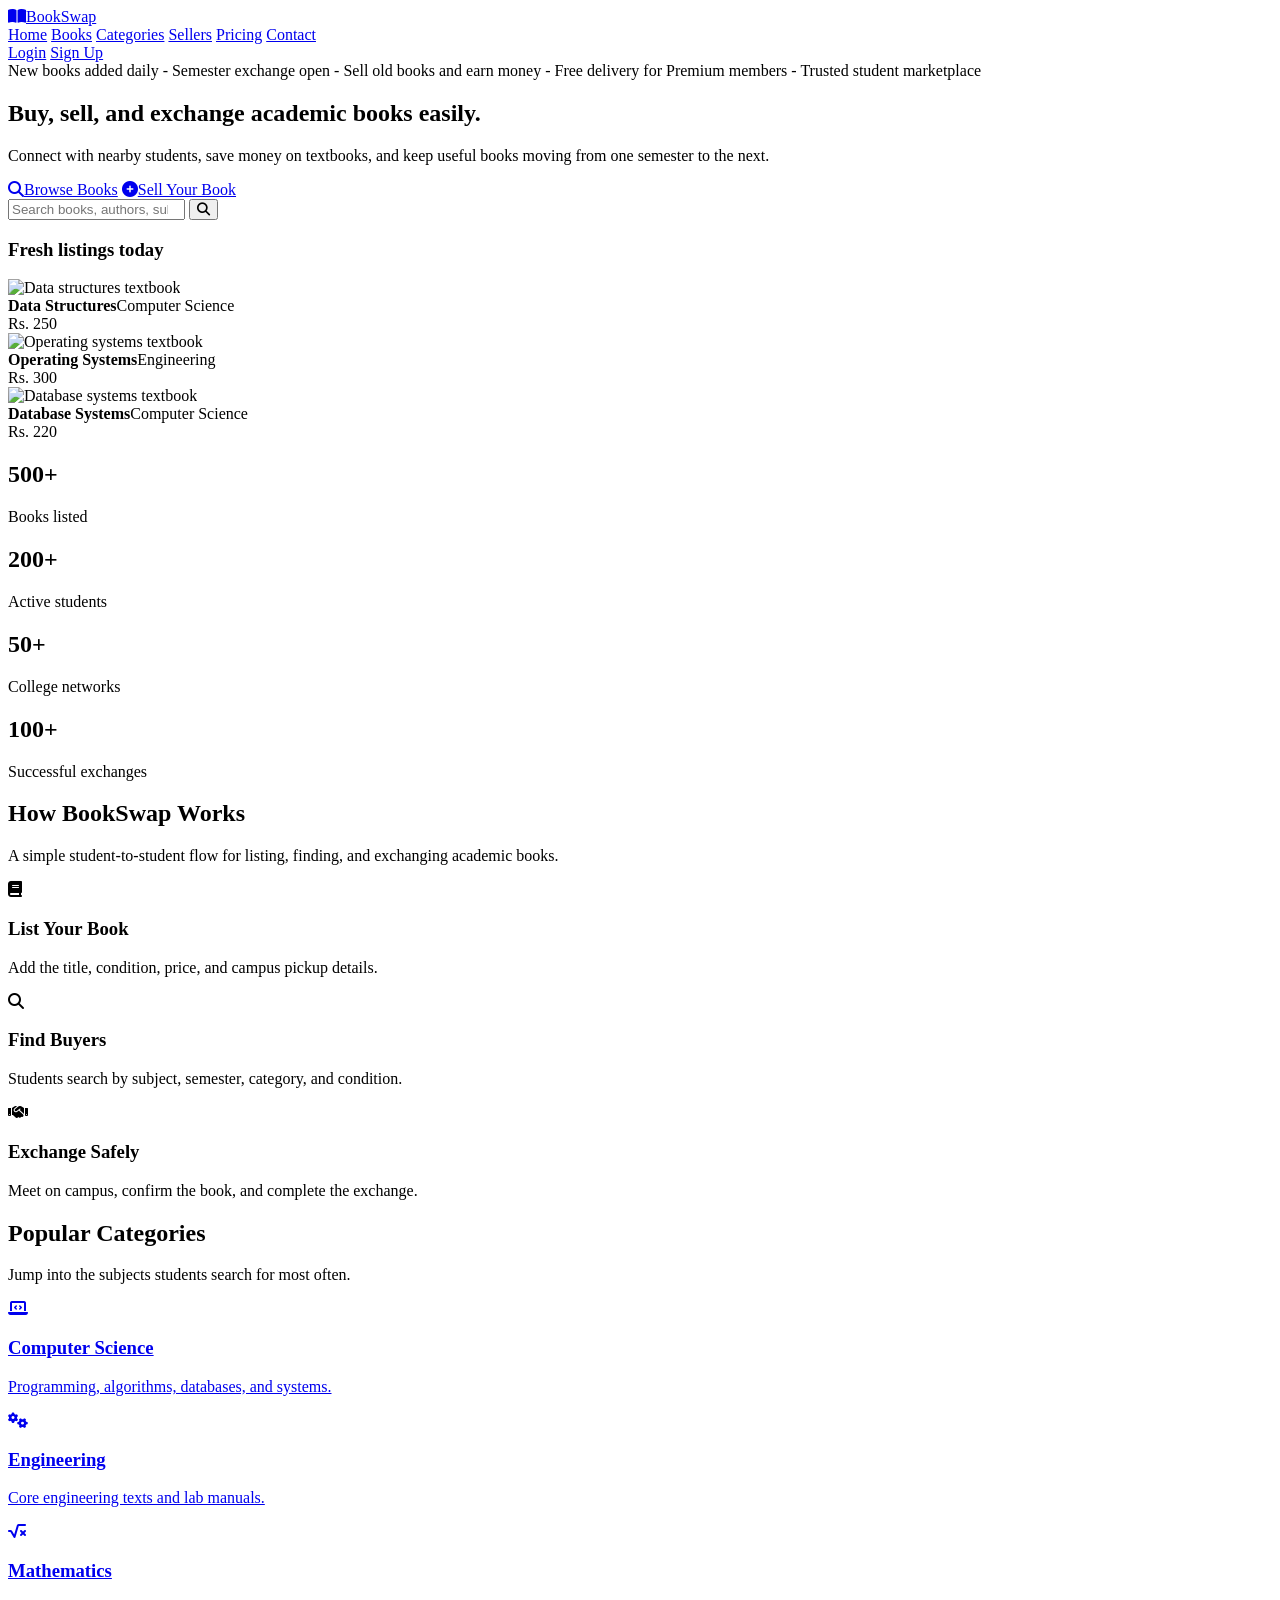
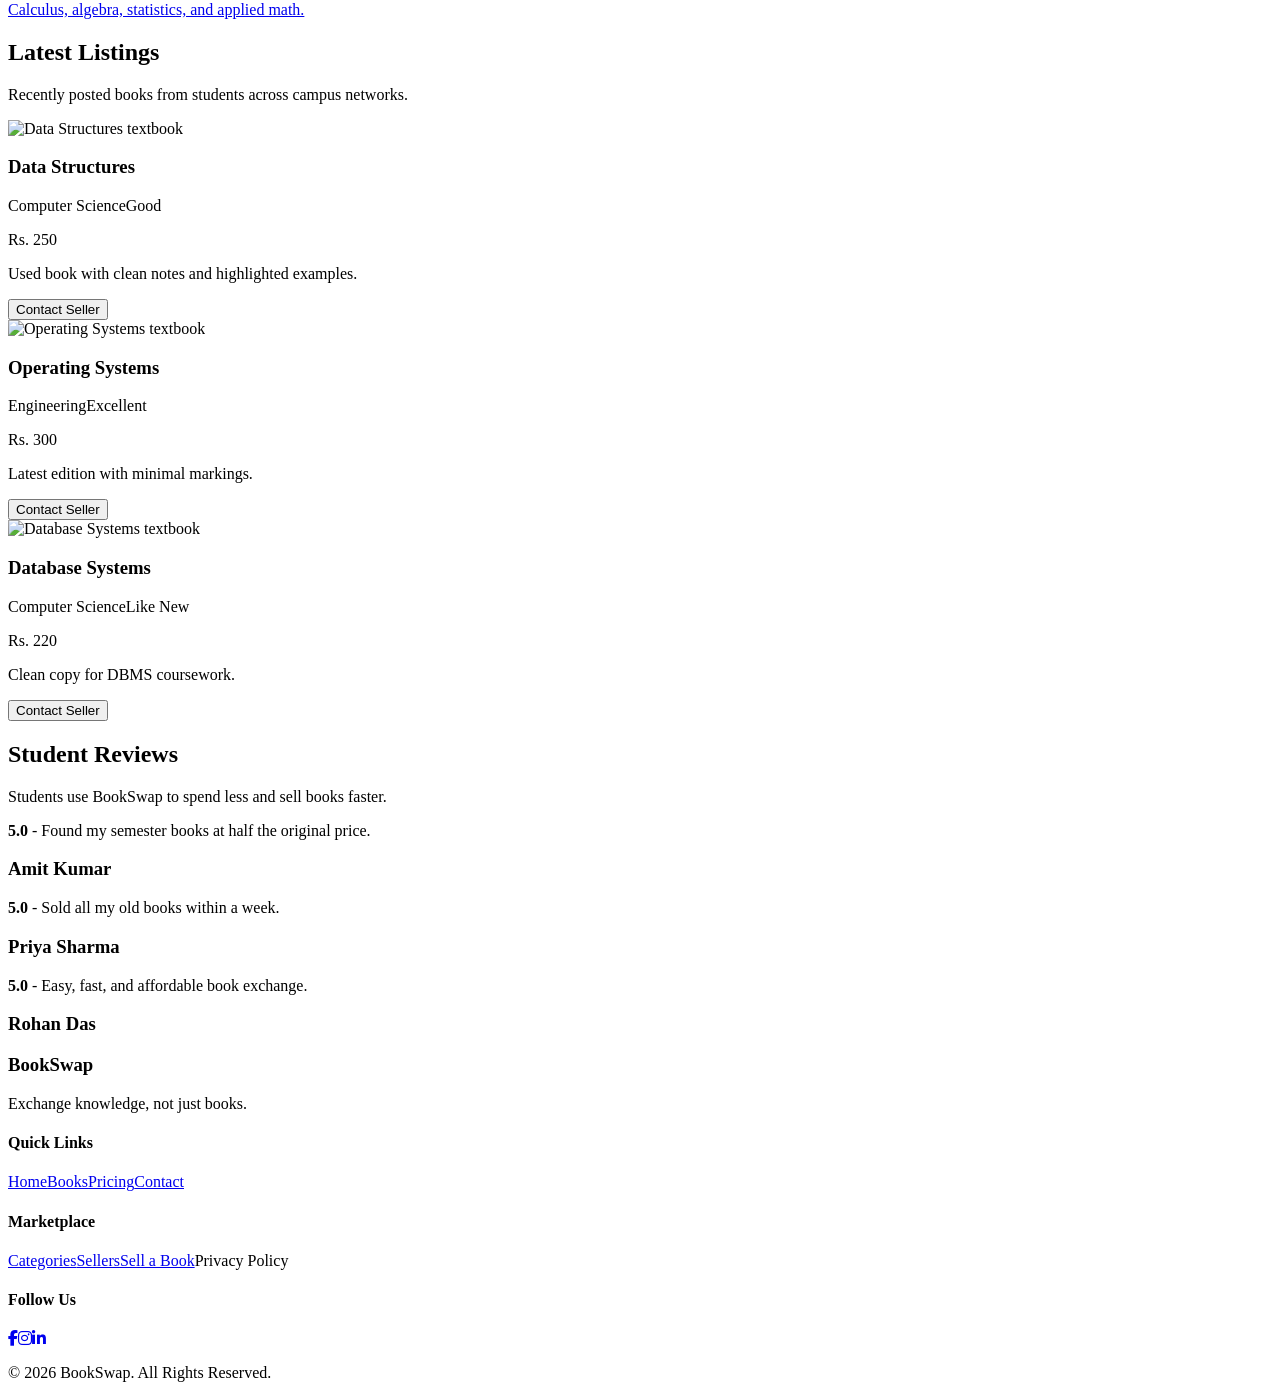
==== index.html @ 809af7f4 "Add files via upload" ====
<!DOCTYPE html>
<html lang="en">
<head>
  <meta charset="UTF-8">
  <meta name="viewport" content="width=device-width, initial-scale=1.0">
  <title>BookSwap | Buy, Sell & Exchange Academic Books</title>
  <link rel="stylesheet" href="assets/css/base.css">
  <link rel="stylesheet" href="assets/css/components.css">
  <link rel="stylesheet" href="assets/css/pages.css">
  <link rel="icon" href="assets/favicon.svg" type="image/svg+xml">
  <link rel="stylesheet" href="https://cdnjs.cloudflare.com/ajax/libs/font-awesome/6.5.1/css/all.min.css">
</head>
<body>
  <nav class="navbar">
    <div class="container nav-inner">
      <a class="logo" href="index.html" aria-label="BookSwap home"><span class="logo-icon"><i class="fa-solid fa-book-open"></i></span>BookSwap</a>
      <div class="nav-links" aria-label="Primary navigation">
        <a data-nav href="index.html">Home</a>
        <a data-nav href="books.html">Books</a>
        <a data-nav href="categories.html">Categories</a>
        <a data-nav href="sellers.html">Sellers</a>
        <a data-nav href="pricing.html">Pricing</a>
        <a data-nav href="contact.html">Contact</a>
      </div>
      <div class="auth-buttons">
        <a class="login-btn" href="login.html">Login</a>
        <a class="signup-btn" href="signup.html">Sign Up</a>
      </div>
    </div>
  </nav>

  <div class="news-bar">
    <div class="news-content">New books added daily - Semester exchange open - Sell old books and earn money - Free delivery for Premium members - Trusted student marketplace</div>
  </div>

  <main>
    <section class="hero">
      <div class="container">
        <div class="hero-content">
          <h1>Buy, sell, and exchange academic books easily.</h1>
          <p>Connect with nearby students, save money on textbooks, and keep useful books moving from one semester to the next.</p>
          <div class="hero-buttons">
            <a class="primary-btn" href="books.html"><i class="fa-solid fa-magnifying-glass"></i>Browse Books</a>
            <a class="secondary-btn" href="sell.html"><i class="fa-solid fa-circle-plus"></i>Sell Your Book</a>
          </div>
          <form class="hero-search" data-hero-search>
            <label class="sr-only" for="home-search">Search books, authors, or subjects</label>
            <input id="home-search" type="search" placeholder="Search books, authors, subjects...">
            <button type="submit" aria-label="Search"><i class="fas fa-search"></i></button>
          </form>
        </div>
        <aside class="hero-panel" aria-label="Recent listings">
          <h3>Fresh listings today</h3>
          <div class="mini-listing">
            <img src="https://images.unsplash.com/photo-1544717305-2782549b5136?auto=format&fit=crop&w=240&q=80" alt="Data structures textbook">
            <div><strong>Data Structures</strong><span>Computer Science</span></div>
            <span class="price">Rs. 250</span>
          </div>
          <div class="mini-listing">
            <img src="https://images.unsplash.com/photo-1512820790803-83ca734da794?auto=format&fit=crop&w=240&q=80" alt="Operating systems textbook">
            <div><strong>Operating Systems</strong><span>Engineering</span></div>
            <span class="price">Rs. 300</span>
          </div>
          <div class="mini-listing">
            <img src="https://images.unsplash.com/photo-1495446815901-a7297e633e8d?auto=format&fit=crop&w=240&q=80" alt="Database systems textbook">
            <div><strong>Database Systems</strong><span>Computer Science</span></div>
            <span class="price">Rs. 220</span>
          </div>
        </aside>
      </div>
    </section>

    <section class="preview-band">
      <div class="container stat-grid">
        <article class="stat-card reveal"><h2>500+</h2><p>Books listed</p></article>
        <article class="stat-card reveal"><h2>200+</h2><p>Active students</p></article>
        <article class="stat-card reveal"><h2>50+</h2><p>College networks</p></article>
        <article class="stat-card reveal"><h2>100+</h2><p>Successful exchanges</p></article>
      </div>
    </section>

    <section>
      <div class="container">
        <div class="section-heading">
          <h2>How BookSwap Works</h2>
          <p>A simple student-to-student flow for listing, finding, and exchanging academic books.</p>
        </div>
        <div class="steps">
          <article class="step reveal"><i class="fas fa-book"></i><h3>List Your Book</h3><p>Add the title, condition, price, and campus pickup details.</p></article>
          <article class="step reveal"><i class="fas fa-search"></i><h3>Find Buyers</h3><p>Students search by subject, semester, category, and condition.</p></article>
          <article class="step reveal"><i class="fas fa-handshake"></i><h3>Exchange Safely</h3><p>Meet on campus, confirm the book, and complete the exchange.</p></article>
        </div>
      </div>
    </section>

    <section>
      <div class="container">
        <div class="section-heading">
          <h2>Popular Categories</h2>
          <p>Jump into the subjects students search for most often.</p>
        </div>
        <div class="category-grid">
          <a class="category-card reveal" href="books.html?category=computer-science"><span class="category-icon"><i class="fa-solid fa-laptop-code"></i></span><h3>Computer Science</h3><p>Programming, algorithms, databases, and systems.</p></a>
          <a class="category-card reveal" href="books.html?category=engineering"><span class="category-icon"><i class="fa-solid fa-gears"></i></span><h3>Engineering</h3><p>Core engineering texts and lab manuals.</p></a>
          <a class="category-card reveal" href="books.html?category=mathematics"><span class="category-icon"><i class="fa-solid fa-square-root-variable"></i></span><h3>Mathematics</h3><p>Calculus, algebra, statistics, and applied math.</p></a>
        </div>
      </div>
    </section>

    <section>
      <div class="container">
        <div class="section-heading">
          <h2>Latest Listings</h2>
          <p>Recently posted books from students across campus networks.</p>
        </div>
        <div class="book-grid">
          <article class="book-card reveal">
            <div class="book-cover"><img src="https://images.unsplash.com/photo-1544717305-2782549b5136?auto=format&fit=crop&w=700&q=80" alt="Data Structures textbook"></div>
            <div class="book-body"><h3>Data Structures</h3><div class="book-meta"><span class="pill">Computer Science</span><span class="pill pill-green">Good</span></div><p class="price">Rs. 250</p><p class="muted">Used book with clean notes and highlighted examples.</p><button class="btn btn-primary" type="button" data-notify="Seller contact feature is coming soon.">Contact Seller</button></div>
          </article>
          <article class="book-card reveal">
            <div class="book-cover"><img src="https://images.unsplash.com/photo-1512820790803-83ca734da794?auto=format&fit=crop&w=700&q=80" alt="Operating Systems textbook"></div>
            <div class="book-body"><h3>Operating Systems</h3><div class="book-meta"><span class="pill">Engineering</span><span class="pill pill-yellow">Excellent</span></div><p class="price">Rs. 300</p><p class="muted">Latest edition with minimal markings.</p><button class="btn btn-primary" type="button" data-notify="Seller contact feature is coming soon.">Contact Seller</button></div>
          </article>
          <article class="book-card reveal">
            <div class="book-cover"><img src="https://images.unsplash.com/photo-1495446815901-a7297e633e8d?auto=format&fit=crop&w=700&q=80" alt="Database Systems textbook"></div>
            <div class="book-body"><h3>Database Systems</h3><div class="book-meta"><span class="pill">Computer Science</span><span class="pill pill-green">Like New</span></div><p class="price">Rs. 220</p><p class="muted">Clean copy for DBMS coursework.</p><button class="btn btn-primary" type="button" data-notify="Seller contact feature is coming soon.">Contact Seller</button></div>
          </article>
        </div>
      </div>
    </section>

    <section>
      <div class="container">
        <div class="section-heading">
          <h2>Student Reviews</h2>
          <p>Students use BookSwap to spend less and sell books faster.</p>
        </div>
        <div class="testimonial-grid">
          <article class="testimonial reveal"><p><strong>5.0</strong> - Found my semester books at half the original price.</p><h3>Amit Kumar</h3></article>
          <article class="testimonial reveal"><p><strong>5.0</strong> - Sold all my old books within a week.</p><h3>Priya Sharma</h3></article>
          <article class="testimonial reveal"><p><strong>5.0</strong> - Easy, fast, and affordable book exchange.</p><h3>Rohan Das</h3></article>
        </div>
      </div>
    </section>
  </main>

  <footer>
    <div class="container">
      <div class="footer-container">
        <div><h3>BookSwap</h3><p>Exchange knowledge, not just books.</p></div>
        <div><h4>Quick Links</h4><a href="index.html">Home</a><a href="books.html">Books</a><a href="pricing.html">Pricing</a><a href="contact.html">Contact</a></div>
        <div><h4>Marketplace</h4><a href="categories.html">Categories</a><a href="sellers.html">Sellers</a><a href="sell.html">Sell a Book</a><span class="muted">Privacy Policy</span></div>
        <div><h4>Follow Us</h4><div class="social-icons"><a href="https://www.facebook.com/" aria-label="Facebook"><i class="fab fa-facebook-f"></i></a><a href="https://www.instagram.com/" aria-label="Instagram"><i class="fab fa-instagram"></i></a><a href="https://www.linkedin.com/" aria-label="LinkedIn"><i class="fab fa-linkedin-in"></i></a></div></div>
      </div>
      <p class="footer-bottom">© <span data-year>2026</span> BookSwap. All Rights Reserved.</p>
    </div>
  </footer>

  <script src="assets/js/main.js"></script>
</body>
</html>
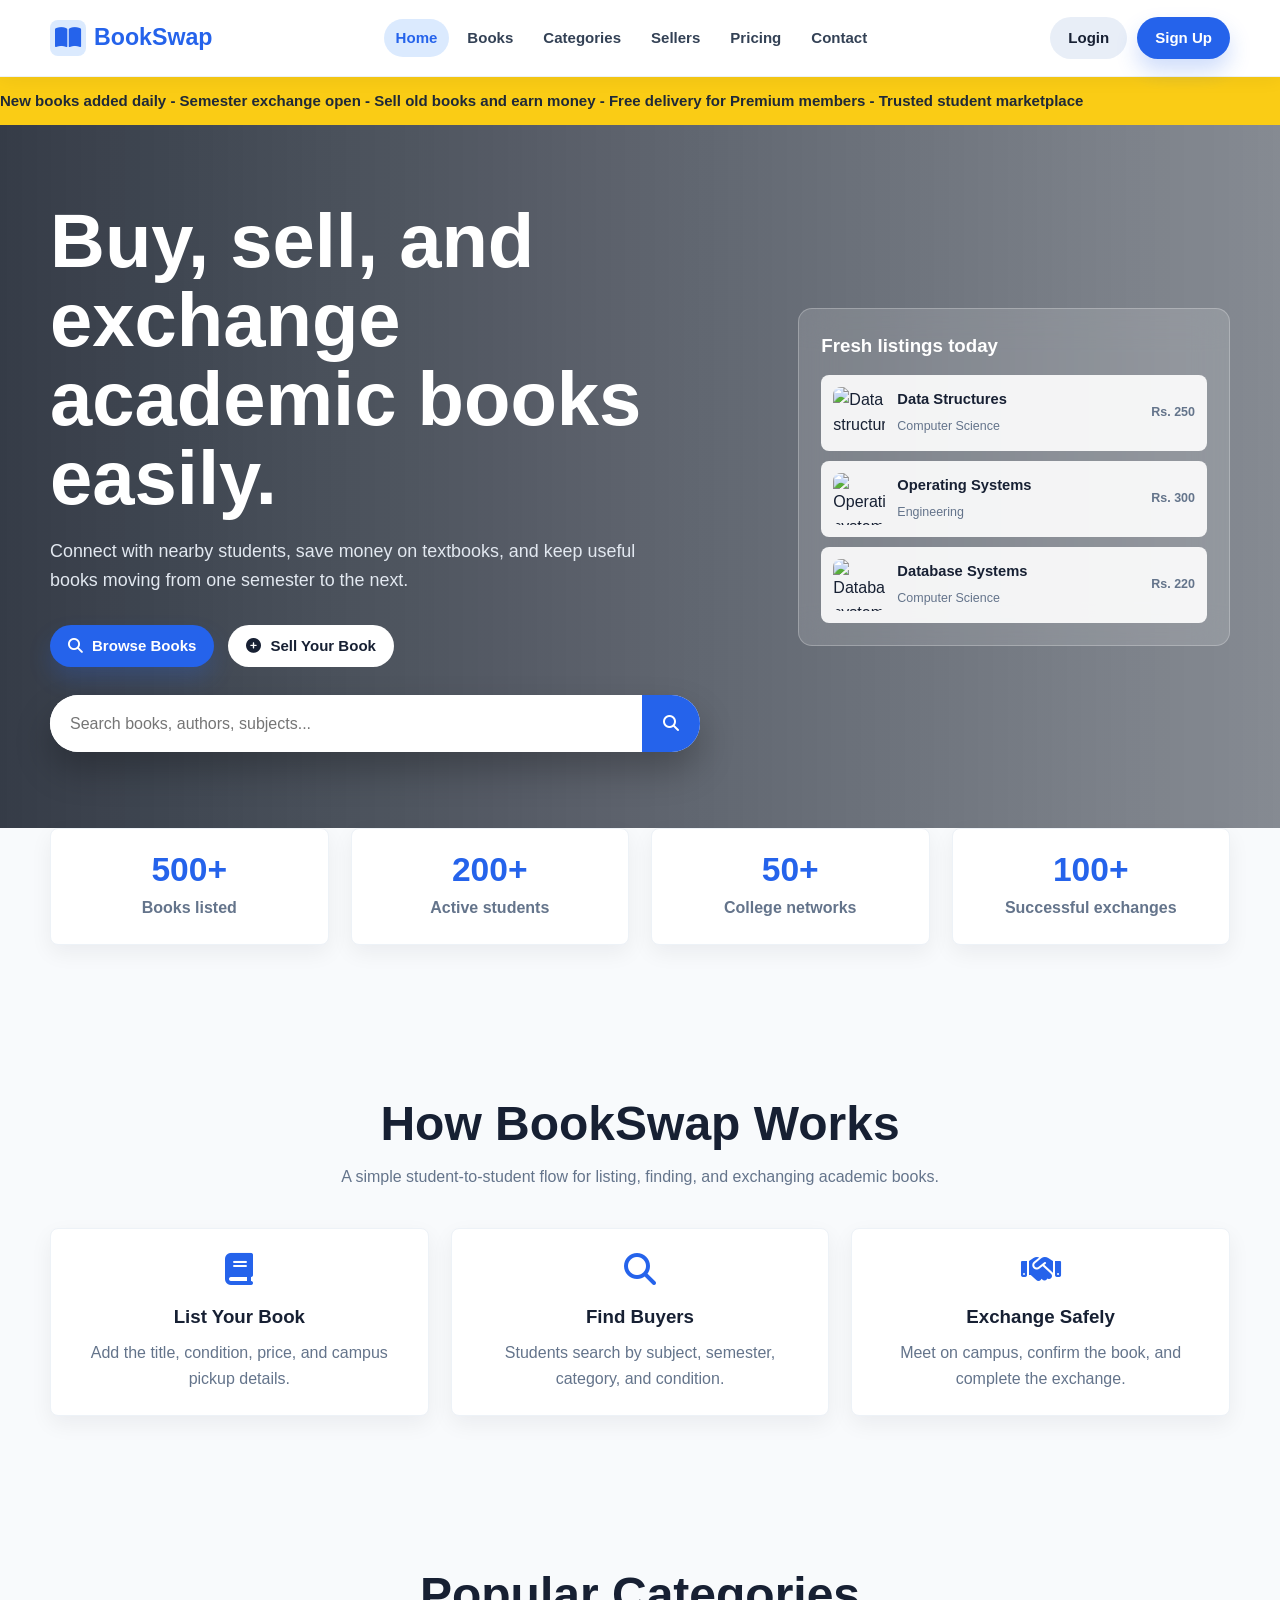
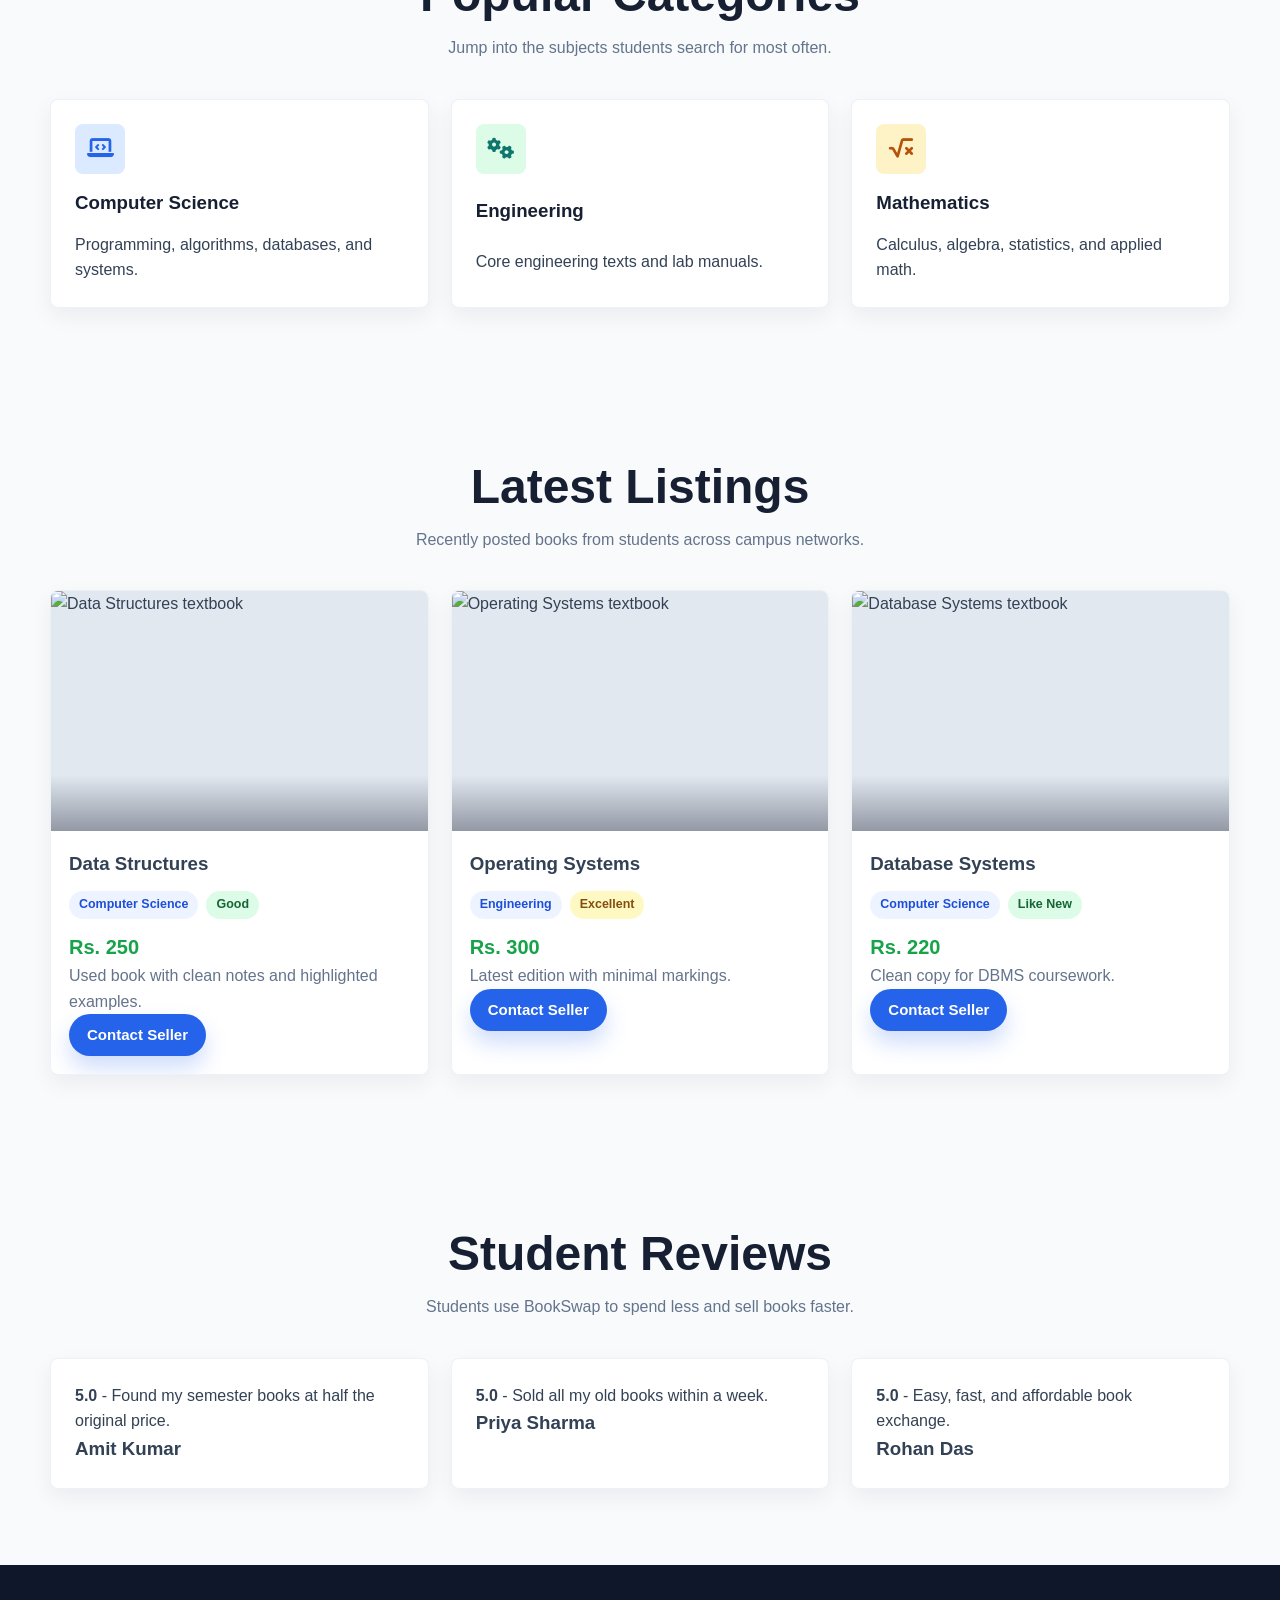
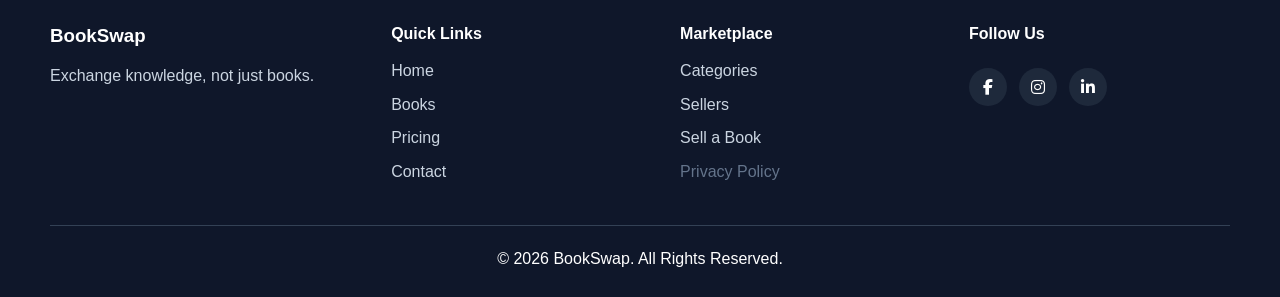
==== commit 920c39c2: "Fix GitHub Pages asset paths" ====
--- a/index.html
+++ b/index.html
@@ -1,14 +1,19 @@
 <!DOCTYPE html>
 <html lang="en">
 <head>
-  <meta charset="UTF-8">
-  <meta name="viewport" content="width=device-width, initial-scale=1.0">
-  <title>BookSwap | Buy, Sell & Exchange Academic Books</title>
-  <link rel="stylesheet" href="assets/css/base.css">
-  <link rel="stylesheet" href="assets/css/components.css">
-  <link rel="stylesheet" href="assets/css/pages.css">
-  <link rel="icon" href="assets/favicon.svg" type="image/svg+xml">
-  <link rel="stylesheet" href="https://cdnjs.cloudflare.com/ajax/libs/font-awesome/6.5.1/css/all.min.css">
+    <meta charset="UTF-8">
+    <meta name="viewport" content="width=device-width, initial-scale=1.0">
+    <title>BookSwap</title>
+
+    <!-- CSS Files -->
+    <link rel="stylesheet" href="assets/css/base.css">
+    <link rel="stylesheet" href="assets/css/components.css">
+    <link rel="stylesheet" href="assets/css/pages.css">
+    <link rel="icon" href="assets/favicon.svg" type="image/svg+xml">
+
+    <!-- Font Awesome -->
+    <link rel="stylesheet"
+          href="https://cdnjs.cloudflare.com/ajax/libs/font-awesome/6.5.2/css/all.min.css">
 </head>
 <body>
   <nav class="navbar">
--- a/assets/css/base.css
+++ b/assets/css/base.css
@@ -0,0 +1,180 @@
+@import url("https://fonts.googleapis.com/css2?family=Poppins:wght@300;400;500;600;700&display=swap");
+
+:root {
+  --primary: #2563eb;
+  --primary-dark: #1d4ed8;
+  --accent: #facc15;
+  --success: #16a34a;
+  --teal: #0f766e;
+  --coral: #e11d48;
+  --ink: #172033;
+  --text: #334155;
+  --muted: #64748b;
+  --line: #dbe3ef;
+  --soft-line: #edf2f7;
+  --surface: #ffffff;
+  --background: #f8fafc;
+  --footer: #0f172a;
+  --shadow: 0 14px 35px rgba(15, 23, 42, 0.08);
+  --shadow-soft: 0 8px 22px rgba(15, 23, 42, 0.06);
+  --radius: 8px;
+  --radius-lg: 14px;
+  --container: 1180px;
+}
+
+* {
+  box-sizing: border-box;
+  margin: 0;
+  padding: 0;
+}
+
+html {
+  scroll-behavior: smooth;
+}
+
+body {
+  min-height: 100vh;
+  overflow-x: hidden;
+  background: var(--background);
+  color: var(--text);
+  font-family: "Poppins", Arial, sans-serif;
+  line-height: 1.6;
+}
+
+a {
+  color: inherit;
+  text-decoration: none;
+}
+
+button,
+input,
+select,
+textarea {
+  font: inherit;
+}
+
+button {
+  cursor: pointer;
+}
+
+img {
+  display: block;
+  max-width: 100%;
+}
+
+main {
+  min-height: 60vh;
+}
+
+section {
+  padding: 76px 0;
+}
+
+.container {
+  width: min(var(--container), calc(100% - 40px));
+  margin: 0 auto;
+}
+
+.section-heading {
+  max-width: 760px;
+  margin: 0 auto 38px;
+  text-align: center;
+}
+
+.section-heading h2,
+.page-header h1 {
+  color: var(--ink);
+  font-size: clamp(2rem, 4vw, 3rem);
+  line-height: 1.14;
+}
+
+.section-heading p,
+.page-header p {
+  margin-top: 12px;
+  color: var(--muted);
+  font-size: 1rem;
+}
+
+.page-header {
+  padding: 74px 0 44px;
+  background:
+    radial-gradient(circle at top left, rgba(250, 204, 21, 0.22), transparent 30%),
+    linear-gradient(135deg, #eff6ff 0%, #ffffff 58%, #ecfeff 100%);
+  border-bottom: 1px solid var(--line);
+}
+
+.page-header .container {
+  display: grid;
+  grid-template-columns: minmax(0, 1fr) auto;
+  gap: 30px;
+  align-items: end;
+}
+
+.page-kicker {
+  display: inline-flex;
+  gap: 8px;
+  align-items: center;
+  margin-bottom: 12px;
+  color: var(--primary);
+  font-size: 0.78rem;
+  font-weight: 700;
+  letter-spacing: 0.08em;
+  text-transform: uppercase;
+}
+
+.text-link {
+  color: var(--primary);
+  font-weight: 700;
+}
+
+.text-link:hover {
+  color: var(--primary-dark);
+}
+
+.stack {
+  display: grid;
+  gap: 18px;
+}
+
+.split-layout {
+  display: grid;
+  grid-template-columns: minmax(0, 1.25fr) minmax(280px, 0.75fr);
+  gap: 28px;
+  align-items: start;
+}
+
+.muted {
+  color: var(--muted);
+}
+
+.sr-only {
+  position: absolute;
+  width: 1px;
+  height: 1px;
+  padding: 0;
+  overflow: hidden;
+  clip: rect(0, 0, 0, 0);
+  white-space: nowrap;
+  border: 0;
+}
+
+@media (max-width: 920px) {
+  .page-header .container,
+  .split-layout {
+    grid-template-columns: 1fr;
+  }
+
+  section {
+    padding: 58px 0;
+  }
+}
+
+@media (max-width: 640px) {
+  .container {
+    width: min(var(--container), calc(100% - 28px));
+  }
+
+  .page-header {
+    padding: 54px 0 34px;
+  }
+}
--- a/assets/css/components.css
+++ b/assets/css/components.css
@@ -0,0 +1,583 @@
+.navbar {
+  position: sticky;
+  top: 0;
+  z-index: 1000;
+  background: rgba(255, 255, 255, 0.96);
+  border-bottom: 1px solid var(--soft-line);
+  box-shadow: 0 2px 18px rgba(15, 23, 42, 0.06);
+  backdrop-filter: blur(14px);
+}
+
+.nav-inner {
+  display: grid;
+  grid-template-columns: auto minmax(0, 1fr) auto;
+  gap: 24px;
+  align-items: center;
+  min-height: 76px;
+}
+
+.logo {
+  display: inline-flex;
+  align-items: center;
+  gap: 8px;
+  color: var(--primary);
+  font-size: 1.45rem;
+  font-weight: 800;
+  white-space: nowrap;
+}
+
+.logo-icon {
+  display: grid;
+  width: 36px;
+  height: 36px;
+  place-items: center;
+  border-radius: 8px;
+  background: #dbeafe;
+}
+
+.nav-links {
+  display: flex;
+  flex-wrap: wrap;
+  justify-content: center;
+  gap: 6px;
+}
+
+.nav-links a {
+  display: inline-flex;
+  align-items: center;
+  min-height: 38px;
+  padding: 0 12px;
+  border-radius: 999px;
+  color: #334155;
+  font-size: 0.94rem;
+  font-weight: 600;
+  transition: background 0.2s ease, color 0.2s ease;
+}
+
+.nav-links a:hover,
+.nav-links a.active,
+.auth-buttons a.active {
+  background: #dbeafe;
+  color: var(--primary);
+}
+
+.auth-buttons {
+  display: flex;
+  gap: 10px;
+  align-items: center;
+}
+
+.btn,
+.login-btn,
+.signup-btn,
+.primary-btn,
+.secondary-btn,
+.icon-btn {
+  display: inline-flex;
+  align-items: center;
+  justify-content: center;
+  gap: 9px;
+  min-height: 42px;
+  padding: 0 18px;
+  border: 0;
+  border-radius: 999px;
+  font-size: 0.94rem;
+  font-weight: 700;
+  transition: transform 0.2s ease, box-shadow 0.2s ease, background 0.2s ease, color 0.2s ease;
+}
+
+.btn:hover,
+.login-btn:hover,
+.signup-btn:hover,
+.primary-btn:hover,
+.secondary-btn:hover {
+  transform: translateY(-2px);
+}
+
+.btn-primary,
+.signup-btn,
+.primary-btn {
+  background: var(--primary);
+  color: #ffffff;
+  box-shadow: 0 12px 22px rgba(37, 99, 235, 0.22);
+}
+
+.btn-primary:hover,
+.signup-btn:hover,
+.primary-btn:hover {
+  background: var(--primary-dark);
+}
+
+.btn-soft,
+.login-btn {
+  background: #e8eef7;
+  color: var(--ink);
+}
+
+.secondary-btn {
+  background: #ffffff;
+  color: var(--ink);
+}
+
+.btn-accent {
+  background: var(--accent);
+  color: #1f2937;
+}
+
+.btn-outline {
+  background: #ffffff;
+  color: var(--primary);
+  border: 1px solid #bfdbfe;
+}
+
+.news-bar {
+  overflow: hidden;
+  background: var(--accent);
+  color: #1f2937;
+  font-size: 0.94rem;
+  font-weight: 700;
+  white-space: nowrap;
+}
+
+.news-content {
+  display: inline-block;
+  padding: 12px 0;
+  animation: scrollNews 24s linear infinite;
+}
+
+@keyframes scrollNews {
+  from {
+    transform: translateX(100%);
+  }
+
+  to {
+    transform: translateX(-100%);
+  }
+}
+
+.card,
+.stat-card,
+.step,
+.book-card,
+.seller-card,
+.plan-card,
+.testimonial,
+.category-card,
+.support-card,
+.form-panel,
+.trust-card,
+.info-panel {
+  background: var(--surface);
+  border: 1px solid var(--soft-line);
+  border-radius: var(--radius);
+  box-shadow: var(--shadow-soft);
+}
+
+.card {
+  padding: 24px;
+}
+
+.stat-grid,
+.book-grid,
+.seller-grid,
+.category-grid,
+.plan-container,
+.testimonial-grid,
+.support-grid,
+.trust-grid,
+.steps {
+  display: grid;
+  gap: 22px;
+}
+
+.stat-grid {
+  grid-template-columns: repeat(4, minmax(0, 1fr));
+}
+
+.book-grid,
+.seller-grid,
+.category-grid {
+  grid-template-columns: repeat(3, minmax(0, 1fr));
+}
+
+.plan-container,
+.testimonial-grid,
+.support-grid,
+.trust-grid,
+.steps {
+  grid-template-columns: repeat(3, minmax(0, 1fr));
+}
+
+.stat-card,
+.step,
+.testimonial,
+.support-card,
+.trust-card {
+  padding: 24px;
+}
+
+.stat-card {
+  text-align: center;
+}
+
+.stat-card h2 {
+  color: var(--primary);
+  font-size: 2.1rem;
+  line-height: 1;
+}
+
+.stat-card p {
+  margin-top: 8px;
+  color: var(--muted);
+  font-weight: 600;
+}
+
+.step {
+  text-align: center;
+}
+
+.step i,
+.support-card i,
+.trust-card i {
+  color: var(--primary);
+  font-size: 2rem;
+}
+
+.step h3,
+.support-card h3,
+.trust-card h3 {
+  margin-top: 14px;
+  color: var(--ink);
+}
+
+.step p,
+.support-card p,
+.trust-card p {
+  margin-top: 8px;
+  color: var(--muted);
+}
+
+.book-card {
+  overflow: hidden;
+  transition: transform 0.2s ease, box-shadow 0.2s ease;
+}
+
+.book-card:hover {
+  transform: translateY(-6px);
+  box-shadow: var(--shadow);
+}
+
+.book-cover {
+  position: relative;
+  height: 240px;
+  overflow: hidden;
+  background: #e2e8f0;
+}
+
+.book-cover img {
+  width: 100%;
+  height: 100%;
+  object-fit: cover;
+}
+
+.book-cover::after {
+  position: absolute;
+  inset: auto 0 0;
+  height: 56px;
+  content: "";
+  background: linear-gradient(to top, rgba(15, 23, 42, 0.38), transparent);
+}
+
+.book-body {
+  padding: 18px;
+}
+
+.book-meta {
+  display: flex;
+  flex-wrap: wrap;
+  gap: 8px;
+  margin: 12px 0;
+}
+
+.pill {
+  display: inline-flex;
+  align-items: center;
+  gap: 6px;
+  min-height: 28px;
+  padding: 0 10px;
+  border-radius: 999px;
+  background: #eef4ff;
+  color: #1d4ed8;
+  font-size: 0.78rem;
+  font-weight: 700;
+}
+
+.pill-green {
+  background: #dcfce7;
+  color: #166534;
+}
+
+.pill-yellow {
+  background: #fef9c3;
+  color: #854d0e;
+}
+
+.price {
+  color: var(--success);
+  font-size: 1.25rem;
+  font-weight: 800;
+}
+
+.form-grid {
+  display: grid;
+  grid-template-columns: repeat(2, minmax(0, 1fr));
+  gap: 18px;
+}
+
+.field {
+  display: grid;
+  gap: 8px;
+}
+
+.field.full {
+  grid-column: 1 / -1;
+}
+
+.field label,
+.checkbox-field {
+  color: var(--ink);
+  font-size: 0.9rem;
+  font-weight: 700;
+}
+
+.field input,
+.field select,
+.field textarea,
+.filter-panel input,
+.filter-panel select {
+  width: 100%;
+  min-height: 46px;
+  border: 1px solid var(--line);
+  border-radius: var(--radius);
+  outline: none;
+  background: #ffffff;
+  color: var(--ink);
+  padding: 10px 13px;
+  transition: border-color 0.2s ease, box-shadow 0.2s ease;
+}
+
+.field textarea {
+  min-height: 132px;
+  resize: vertical;
+}
+
+.field input:focus,
+.field select:focus,
+.field textarea:focus,
+.filter-panel input:focus,
+.filter-panel select:focus {
+  border-color: var(--primary);
+  box-shadow: 0 0 0 4px rgba(37, 99, 235, 0.12);
+}
+
+.checkbox-field {
+  display: flex;
+  gap: 10px;
+  align-items: center;
+}
+
+.form-panel {
+  padding: 28px;
+}
+
+.form-panel h2 {
+  color: var(--ink);
+  font-size: 1.6rem;
+}
+
+.form-panel > p {
+  margin: 8px 0 22px;
+  color: var(--muted);
+}
+
+.notification {
+  position: fixed;
+  top: 20px;
+  right: -380px;
+  z-index: 9999;
+  max-width: min(360px, calc(100vw - 32px));
+  padding: 15px 18px;
+  border-radius: var(--radius);
+  background: var(--primary);
+  color: #ffffff;
+  box-shadow: 0 16px 30px rgba(15, 23, 42, 0.22);
+  font-weight: 700;
+  transition: right 0.35s ease;
+}
+
+.notification.show {
+  right: 18px;
+}
+
+.faq-item {
+  border: 1px solid var(--soft-line);
+  border-radius: var(--radius);
+  background: #ffffff;
+  box-shadow: var(--shadow-soft);
+}
+
+.faq-question {
+  display: flex;
+  width: 100%;
+  align-items: center;
+  justify-content: space-between;
+  border: 0;
+  background: transparent;
+  padding: 18px 20px;
+  color: var(--ink);
+  font-weight: 800;
+  text-align: left;
+}
+
+.faq-question i {
+  transition: transform 0.2s ease;
+}
+
+.faq-item.open .faq-question i {
+  transform: rotate(180deg);
+}
+
+.faq-answer {
+  display: none;
+  padding: 0 20px 18px;
+  color: var(--muted);
+}
+
+.faq-item.open .faq-answer {
+  display: block;
+}
+
+footer {
+  background: var(--footer);
+  color: #ffffff;
+  padding: 56px 0 26px;
+}
+
+.footer-container {
+  display: grid;
+  grid-template-columns: 1.2fr repeat(3, minmax(160px, 1fr));
+  gap: 28px;
+}
+
+.footer-container h3,
+.footer-container h4 {
+  margin-bottom: 12px;
+  color: #ffffff;
+}
+
+.footer-container p,
+.footer-container a {
+  display: block;
+  margin: 8px 0;
+  color: #cbd5e1;
+}
+
+.footer-container a:hover {
+  color: #ffffff;
+}
+
+.social-icons {
+  display: flex;
+  gap: 12px;
+  margin-top: 14px;
+}
+
+.social-icons a {
+  display: grid;
+  width: 38px;
+  height: 38px;
+  place-items: center;
+  border-radius: 999px;
+  background: #1e293b;
+  color: #ffffff;
+}
+
+.footer-bottom {
+  margin-top: 32px;
+  padding-top: 20px;
+  border-top: 1px solid #334155;
+  text-align: center;
+}
+
+.reveal {
+  opacity: 0;
+  transform: translateY(28px);
+  transition: opacity 0.55s ease, transform 0.55s ease;
+}
+
+.reveal.is-visible {
+  opacity: 1;
+  transform: translateY(0);
+}
+
+@media (prefers-reduced-motion: reduce) {
+  *,
+  *::before,
+  *::after {
+    scroll-behavior: auto !important;
+    animation-duration: 0.01ms !important;
+    animation-iteration-count: 1 !important;
+    transition-duration: 0.01ms !important;
+  }
+}
+
+@media (max-width: 1020px) {
+  .nav-inner {
+    grid-template-columns: 1fr;
+    padding: 14px 0;
+  }
+
+  .nav-links,
+  .auth-buttons {
+    justify-content: flex-start;
+  }
+
+  .stat-grid,
+  .book-grid,
+  .seller-grid,
+  .category-grid,
+  .plan-container,
+  .testimonial-grid,
+  .support-grid,
+  .trust-grid,
+  .steps,
+  .footer-container {
+    grid-template-columns: repeat(2, minmax(0, 1fr));
+  }
+}
+
+@media (max-width: 640px) {
+  .nav-links,
+  .auth-buttons {
+    width: 100%;
+  }
+
+  .nav-links a,
+  .auth-buttons a {
+    flex: 1 1 auto;
+  }
+
+  .stat-grid,
+  .book-grid,
+  .seller-grid,
+  .category-grid,
+  .plan-container,
+  .testimonial-grid,
+  .support-grid,
+  .trust-grid,
+  .steps,
+  .footer-container,
+  .form-grid {
+    grid-template-columns: 1fr;
+  }
+}
--- a/assets/css/pages.css
+++ b/assets/css/pages.css
@@ -0,0 +1,425 @@
+.hero {
+  position: relative;
+  min-height: 78vh;
+  display: grid;
+  align-items: center;
+  color: #ffffff;
+  background:
+    linear-gradient(90deg, rgba(10, 18, 32, 0.82), rgba(10, 18, 32, 0.48)),
+    url("https://images.unsplash.com/photo-1521587760476-6c12a4b040da?auto=format&fit=crop&w=1800&q=80");
+  background-position: center;
+  background-size: cover;
+}
+
+.hero .container {
+  display: grid;
+  grid-template-columns: minmax(0, 0.9fr) minmax(320px, 0.55fr);
+  gap: 42px;
+  align-items: center;
+}
+
+.hero-content {
+  max-width: 760px;
+}
+
+.hero h1 {
+  font-size: clamp(2.55rem, 6vw, 4.75rem);
+  line-height: 1.04;
+}
+
+.hero p {
+  max-width: 620px;
+  margin-top: 20px;
+  color: #e2e8f0;
+  font-size: 1.12rem;
+}
+
+.hero-buttons {
+  display: flex;
+  flex-wrap: wrap;
+  gap: 14px;
+  margin-top: 30px;
+}
+
+.search-box,
+.hero-search {
+  display: flex;
+  width: min(100%, 650px);
+  margin-top: 28px;
+  border-radius: 999px;
+  background: #ffffff;
+  box-shadow: 0 18px 35px rgba(0, 0, 0, 0.25);
+}
+
+.search-box input,
+.hero-search input {
+  flex: 1;
+  min-width: 0;
+  border: 0;
+  outline: none;
+  border-radius: 999px 0 0 999px;
+  padding: 16px 20px;
+  color: var(--ink);
+}
+
+.search-box button,
+.hero-search button {
+  width: 58px;
+  border: 0;
+  border-radius: 0 999px 999px 0;
+  background: var(--primary);
+  color: #ffffff;
+}
+
+.hero-panel {
+  padding: 22px;
+  border: 1px solid rgba(255, 255, 255, 0.25);
+  border-radius: var(--radius-lg);
+  background: rgba(255, 255, 255, 0.14);
+  backdrop-filter: blur(18px);
+}
+
+.hero-panel h3 {
+  margin-bottom: 14px;
+  color: #ffffff;
+}
+
+.mini-listing {
+  display: grid;
+  grid-template-columns: 52px 1fr auto;
+  gap: 12px;
+  align-items: center;
+  padding: 12px;
+  border-radius: var(--radius);
+  background: rgba(255, 255, 255, 0.9);
+  color: var(--ink);
+}
+
+.mini-listing + .mini-listing {
+  margin-top: 10px;
+}
+
+.mini-listing img {
+  width: 52px;
+  height: 52px;
+  border-radius: var(--radius);
+  object-fit: cover;
+}
+
+.mini-listing strong {
+  display: block;
+  font-size: 0.92rem;
+}
+
+.mini-listing span {
+  color: var(--muted);
+  font-size: 0.78rem;
+}
+
+.preview-band {
+  padding-top: 0;
+}
+
+.category-card {
+  display: grid;
+  gap: 14px;
+  padding: 24px;
+  transition: transform 0.2s ease, box-shadow 0.2s ease, border-color 0.2s ease;
+}
+
+.category-card:hover {
+  border-color: #bfdbfe;
+  transform: translateY(-5px);
+  box-shadow: var(--shadow);
+}
+
+.category-icon {
+  display: grid;
+  width: 50px;
+  height: 50px;
+  place-items: center;
+  border-radius: var(--radius);
+  background: #dbeafe;
+  color: var(--primary);
+  font-size: 1.35rem;
+}
+
+.category-card:nth-child(2n) .category-icon {
+  background: #dcfce7;
+  color: var(--teal);
+}
+
+.category-card:nth-child(3n) .category-icon {
+  background: #fef3c7;
+  color: #b45309;
+}
+
+.category-card:nth-child(4n) .category-icon {
+  background: #ffe4e6;
+  color: var(--coral);
+}
+
+.category-card h3 {
+  color: var(--ink);
+}
+
+.category-card ul {
+  display: grid;
+  gap: 5px;
+  padding-left: 18px;
+  color: var(--muted);
+  font-size: 0.9rem;
+}
+
+.filter-panel {
+  display: grid;
+  grid-template-columns: minmax(220px, 1.25fr) minmax(170px, 0.7fr) minmax(170px, 0.7fr);
+  gap: 14px;
+  align-items: center;
+  margin-bottom: 28px;
+  padding: 18px;
+  border: 1px solid var(--soft-line);
+  border-radius: var(--radius);
+  background: #ffffff;
+  box-shadow: var(--shadow-soft);
+}
+
+.results-note {
+  margin-bottom: 16px;
+  color: var(--muted);
+  font-weight: 600;
+}
+
+.empty-state {
+  display: none;
+  padding: 34px;
+  border: 1px dashed var(--line);
+  border-radius: var(--radius);
+  background: #ffffff;
+  color: var(--muted);
+  text-align: center;
+}
+
+.empty-state.show {
+  display: block;
+}
+
+.seller-card {
+  overflow: hidden;
+}
+
+.seller-cover {
+  height: 94px;
+  background:
+    linear-gradient(135deg, rgba(37, 99, 235, 0.88), rgba(15, 118, 110, 0.74)),
+    url("https://images.unsplash.com/photo-1532012197267-da84d127e765?auto=format&fit=crop&w=900&q=80");
+  background-position: center;
+  background-size: cover;
+}
+
+.seller-body {
+  padding: 0 22px 24px;
+}
+
+.seller-avatar {
+  width: 84px;
+  height: 84px;
+  margin-top: -42px;
+  border: 4px solid #ffffff;
+  border-radius: 999px;
+  object-fit: cover;
+}
+
+.seller-body h3 {
+  margin-top: 12px;
+  color: var(--ink);
+}
+
+.seller-stats {
+  display: flex;
+  flex-wrap: wrap;
+  gap: 8px;
+  margin: 14px 0 18px;
+}
+
+.plan-card {
+  position: relative;
+  display: grid;
+  gap: 16px;
+  padding: 32px;
+}
+
+.plan-card.featured {
+  border-color: var(--primary);
+  box-shadow: 0 18px 45px rgba(37, 99, 235, 0.16);
+}
+
+.badge {
+  position: absolute;
+  top: -14px;
+  left: 24px;
+  display: inline-flex;
+  min-height: 28px;
+  align-items: center;
+  padding: 0 12px;
+  border-radius: 999px;
+  background: var(--primary);
+  color: #ffffff;
+  font-size: 0.78rem;
+  font-weight: 800;
+}
+
+.plan-card h3 {
+  color: var(--ink);
+}
+
+.plan-price {
+  color: var(--ink);
+  font-size: 2.25rem;
+  font-weight: 800;
+}
+
+.plan-card ul,
+.info-panel ul {
+  display: grid;
+  gap: 10px;
+  list-style: none;
+}
+
+.plan-card li,
+.info-panel li {
+  display: flex;
+  gap: 9px;
+  align-items: flex-start;
+  color: var(--text);
+}
+
+.plan-card li i,
+.info-panel li i {
+  margin-top: 4px;
+  color: var(--success);
+}
+
+.contact-map {
+  min-height: 260px;
+  border-radius: var(--radius);
+  background:
+    linear-gradient(135deg, rgba(37, 99, 235, 0.72), rgba(15, 118, 110, 0.58)),
+    url("https://images.unsplash.com/photo-1497366754035-f200968a6e72?auto=format&fit=crop&w=1100&q=80");
+  background-position: center;
+  background-size: cover;
+}
+
+.auth-shell {
+  padding: 64px 0;
+}
+
+.auth-card {
+  width: min(100%, 980px);
+  margin: 0 auto;
+  display: grid;
+  grid-template-columns: minmax(0, 0.9fr) minmax(320px, 1fr);
+  overflow: hidden;
+  border: 1px solid var(--soft-line);
+  border-radius: var(--radius);
+  background: #ffffff;
+  box-shadow: var(--shadow);
+}
+
+.auth-art {
+  min-height: 100%;
+  padding: 34px;
+  color: #ffffff;
+  background:
+    linear-gradient(135deg, rgba(15, 23, 42, 0.74), rgba(37, 99, 235, 0.7)),
+    url("https://images.unsplash.com/photo-1497633762265-9d179a990aa6?auto=format&fit=crop&w=1000&q=80");
+  background-position: center;
+  background-size: cover;
+}
+
+.auth-art h1 {
+  font-size: clamp(2rem, 4vw, 3.2rem);
+  line-height: 1.08;
+}
+
+.auth-art p {
+  margin-top: 16px;
+  color: #e2e8f0;
+}
+
+.auth-card .form-panel {
+  border: 0;
+  box-shadow: none;
+}
+
+.sell-steps {
+  display: grid;
+  gap: 14px;
+  margin-top: 18px;
+}
+
+.sell-step {
+  display: grid;
+  grid-template-columns: 34px 1fr;
+  gap: 12px;
+  align-items: start;
+}
+
+.sell-step span {
+  display: grid;
+  width: 34px;
+  height: 34px;
+  place-items: center;
+  border-radius: 999px;
+  background: #dbeafe;
+  color: var(--primary);
+  font-weight: 800;
+}
+
+.sell-step h3 {
+  color: var(--ink);
+  font-size: 1rem;
+}
+
+.sell-step p {
+  color: var(--muted);
+  font-size: 0.9rem;
+}
+
+@media (max-width: 920px) {
+  .hero .container,
+  .auth-card,
+  .filter-panel {
+    grid-template-columns: 1fr;
+  }
+
+  .hero {
+    min-height: auto;
+    padding: 76px 0;
+  }
+
+  .hero-panel {
+    display: none;
+  }
+}
+
+@media (max-width: 560px) {
+  .hero-buttons,
+  .search-box,
+  .hero-search {
+    flex-direction: column;
+    border-radius: var(--radius);
+  }
+
+  .search-box input,
+  .hero-search input,
+  .search-box button,
+  .hero-search button {
+    width: 100%;
+    border-radius: var(--radius);
+  }
+
+  .auth-art {
+    min-height: 260px;
+  }
+}
